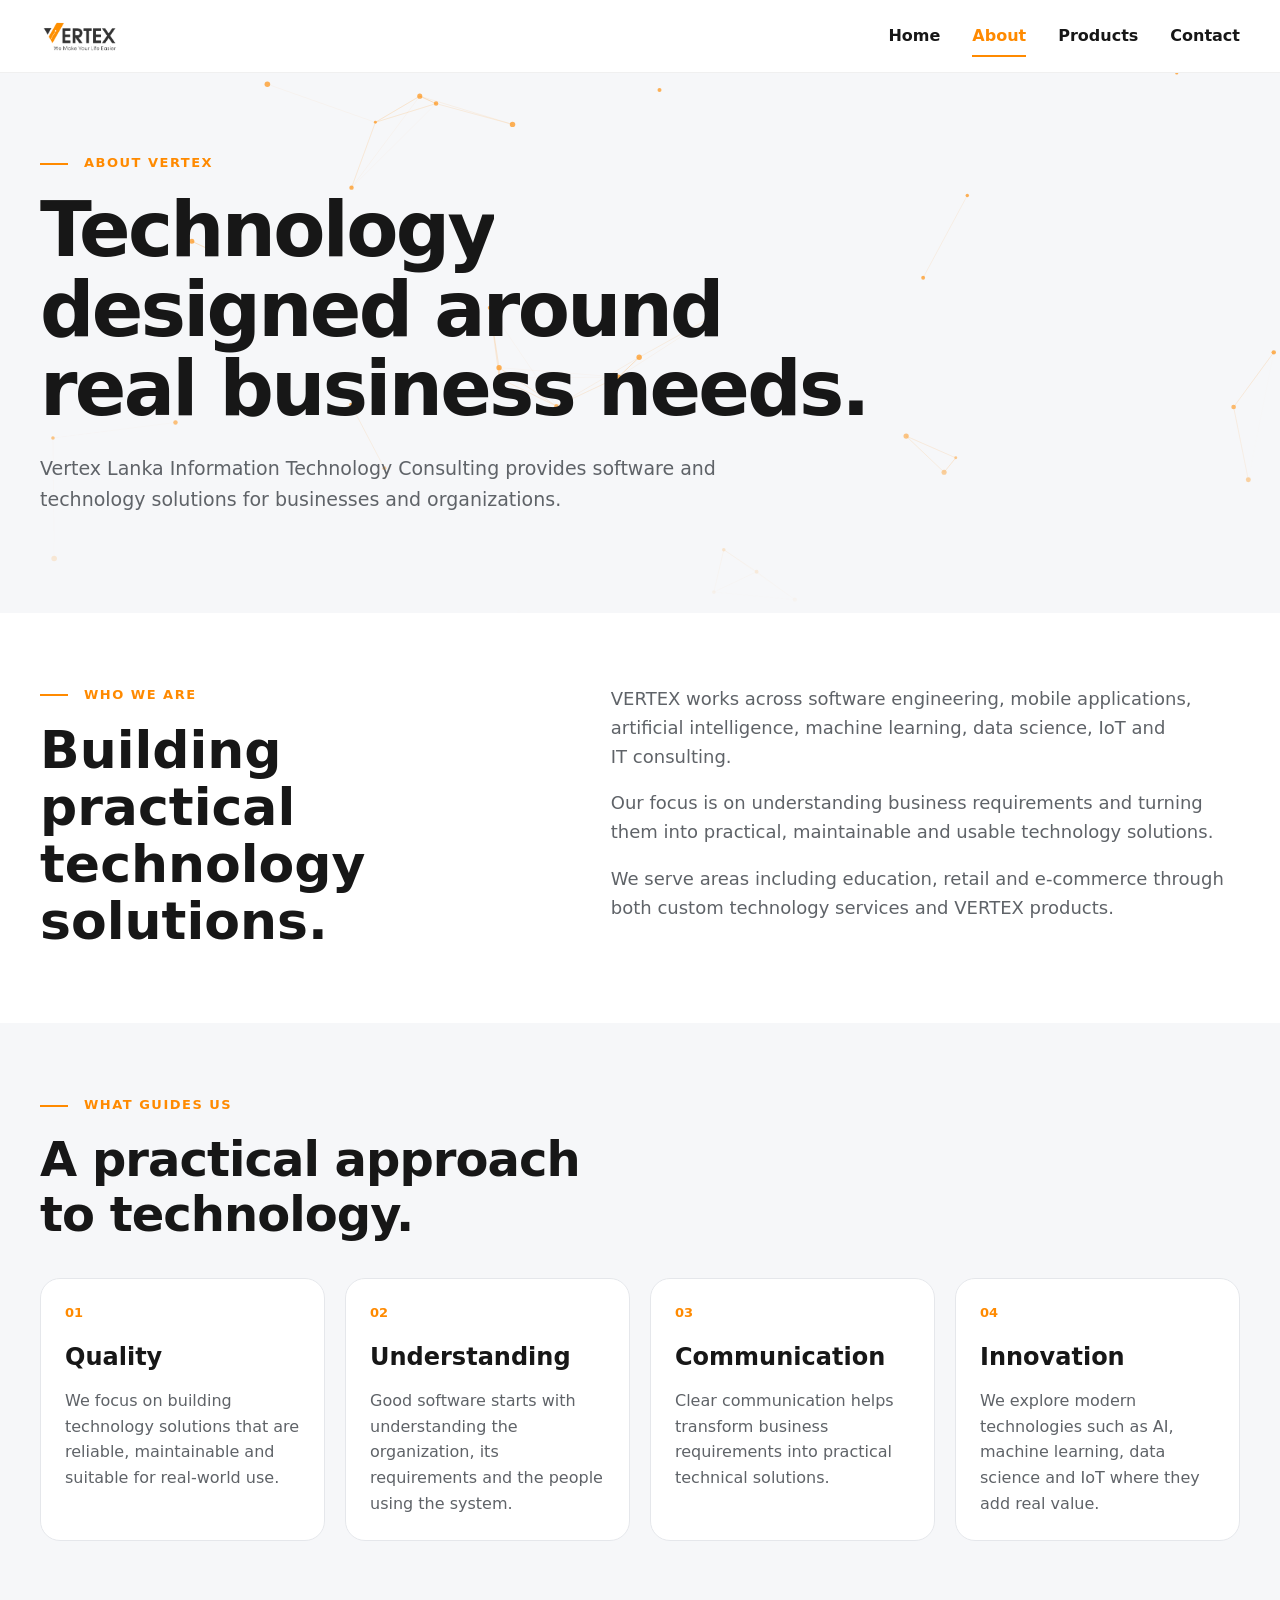
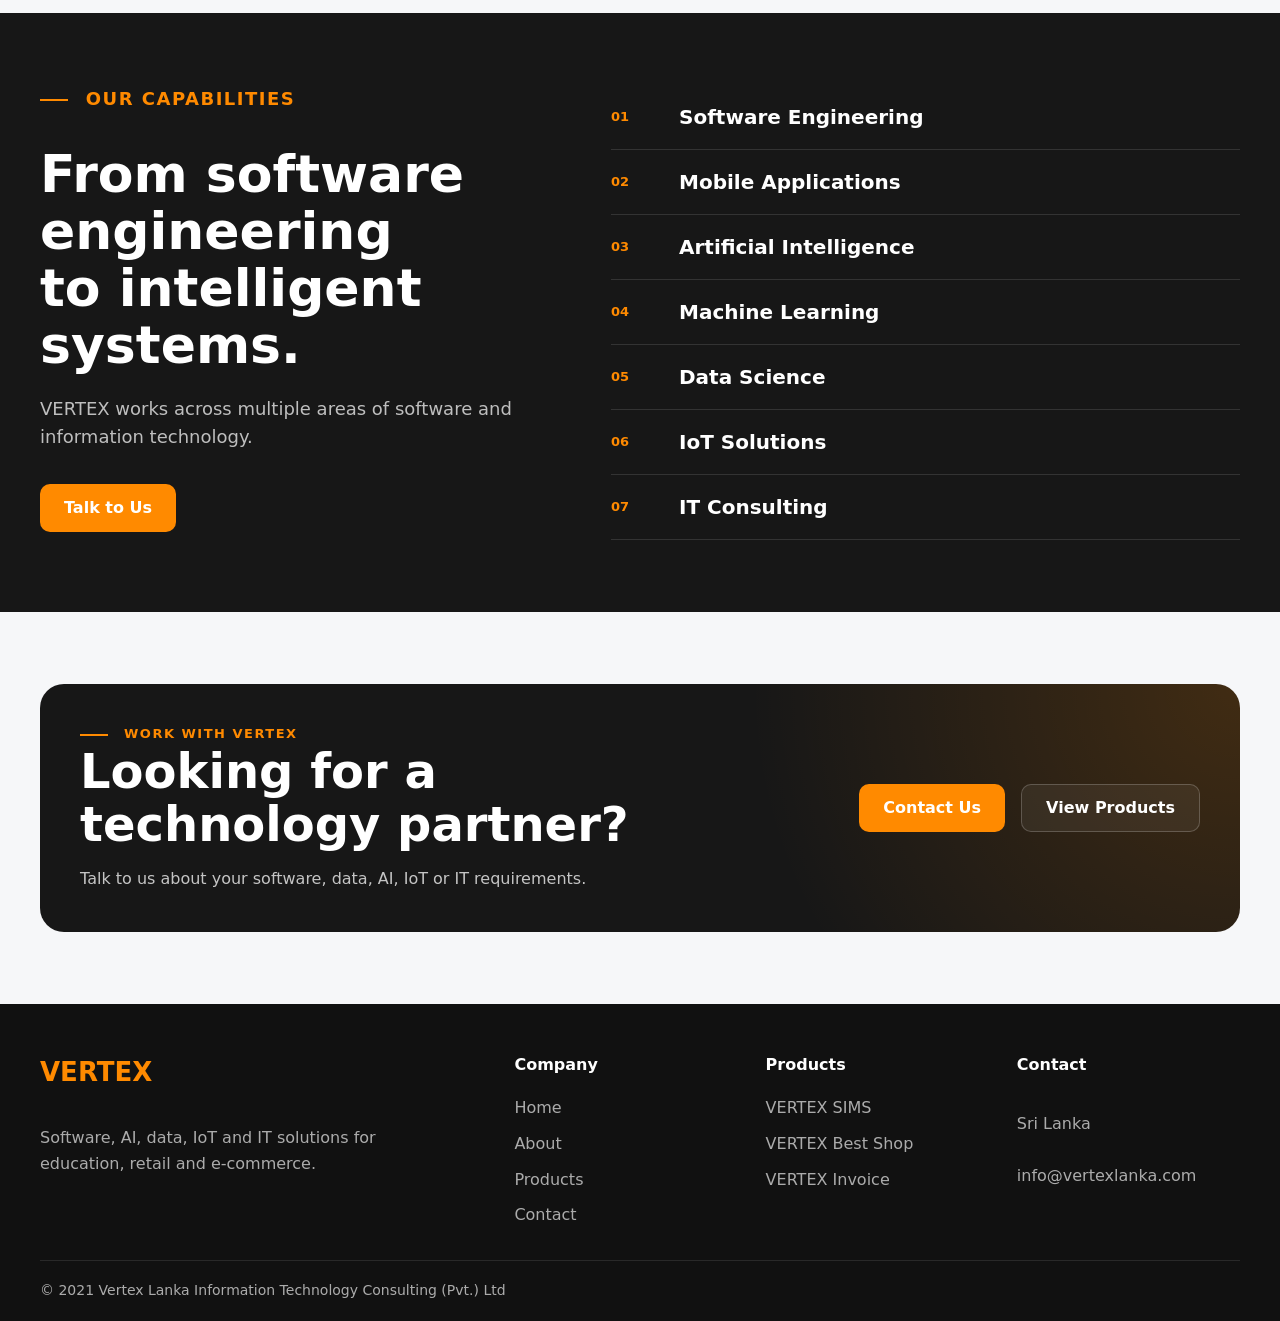
==== about.html @ 71db06a4 "Added full website" ====
<!DOCTYPE html>
<html lang="en">

<head>
  <meta charset="UTF-8">

  <meta
    name="viewport"
    content="width=device-width, initial-scale=1.0"
  >

  <title>About Vertex Lanka | IT Solutions</title>

  <meta
    name="description"
    content="Learn about Vertex Lanka Information Technology Consulting and our approach to software, AI, data, IoT and IT solutions."
  >
<link
  rel="icon"
  type="image/png"
  href="img/logo/favicon.png"
>
  <link rel="stylesheet" href="styles.css">
</head>


<body>


  <!-- ========================================
       HEADER
  ========================================= -->

  <header class="site-header">

    <div class="container navbar">

      <a
  href="index.html"
  class="logo"
  aria-label="Vertex Lanka home"
>
  <img
    src="img/logo/vertex-logo.png"
    alt="Vertex Lanka"
  >
</a>

      <button
  class="menu-button"
  id="menuButton"
  aria-label="Open navigation"
  aria-controls="navMenu"
  aria-expanded="false"
>
  <span aria-hidden="true">☰</span>
</button>

      <nav class="nav-menu" id="navMenu">

        <a href="index.html">
          Home
        </a>

        <a href="about.html">
          About
        </a>

        <a href="products.html">
          Products
        </a>

        <a href="contact.html">
          Contact
        </a>

      </nav>

    </div>

  </header>



  <main>


    <!-- ========================================
         ABOUT HERO
    ========================================= -->

    <section class="about-hero">

      <div class="container">

        <div class="about-hero-content reveal">

          <p class="eyebrow">
            ABOUT VERTEX
          </p>

          <h1>
            Technology designed around real business needs.
          </h1>

          <p>
            Vertex Lanka Information Technology Consulting
            provides software and technology solutions for
            businesses and organizations.
          </p>

        </div>

      </div>

    </section>



    <!-- ========================================
         COMPANY INTRODUCTION
    ========================================= -->

    <section class="section">

      <div class="container about-intro-grid">


        <div class="about-intro-title reveal">

          <p class="eyebrow">
            WHO WE ARE
          </p>

          <h2>
            Building practical technology solutions.
          </h2>

        </div>


        <div class="about-intro-text reveal">

          <p>
            VERTEX works across software engineering,
            mobile applications, artificial intelligence,
            machine learning, data science, IoT and
            IT consulting.
          </p>

          <p>
            Our focus is on understanding business
            requirements and turning them into practical,
            maintainable and usable technology solutions.
          </p>

          <p>
            We serve areas including education,
            retail and e-commerce through both
            custom technology services and VERTEX products.
          </p>

        </div>


      </div>

    </section>



    <!-- ========================================
         PRINCIPLES
    ========================================= -->

    <section class="section principles-section">

      <div class="container">


        <div class="section-heading reveal">

          <p class="eyebrow">
            WHAT GUIDES US
          </p>

          <h2>
            A practical approach to technology.
          </h2>

        </div>


        <div class="principles-grid">


          <article class="principle-card reveal">

            <span class="principle-number">
              01
            </span>

            <h3>
              Quality
            </h3>

            <p>
              We focus on building technology solutions
              that are reliable, maintainable and
              suitable for real-world use.
            </p>

          </article>



          <article class="principle-card reveal">

            <span class="principle-number">
              02
            </span>

            <h3>
              Understanding
            </h3>

            <p>
              Good software starts with understanding
              the organization, its requirements and
              the people using the system.
            </p>

          </article>



          <article class="principle-card reveal">

            <span class="principle-number">
              03
            </span>

            <h3>
              Communication
            </h3>

            <p>
              Clear communication helps transform
              business requirements into practical
              technical solutions.
            </p>

          </article>



          <article class="principle-card reveal">

            <span class="principle-number">
              04
            </span>

            <h3>
              Innovation
            </h3>

            <p>
              We explore modern technologies such as
              AI, machine learning, data science
              and IoT where they add real value.
            </p>

          </article>


        </div>


      </div>

    </section>



    <!-- ========================================
         CAPABILITIES
    ========================================= -->

    <section class="section capabilities-section">

      <div class="container capabilities-grid">


        <div class="capabilities-content reveal">

          <p class="eyebrow">
            OUR CAPABILITIES
          </p>

          <h2>
            From software engineering to intelligent systems.
          </h2>

          <p>
            VERTEX works across multiple areas of
            software and information technology.
          </p>

          <a
            href="contact.html"
            class="button button-primary"
          >
            Talk to Us
          </a>

        </div>


        <div class="capabilities-list">


          <div class="capability-item reveal">
            <span>01</span>
            <h3>Software Engineering</h3>
          </div>


          <div class="capability-item reveal">
            <span>02</span>
            <h3>Mobile Applications</h3>
          </div>


          <div class="capability-item reveal">
            <span>03</span>
            <h3>Artificial Intelligence</h3>
          </div>


          <div class="capability-item reveal">
            <span>04</span>
            <h3>Machine Learning</h3>
          </div>


          <div class="capability-item reveal">
            <span>05</span>
            <h3>Data Science</h3>
          </div>


          <div class="capability-item reveal">
            <span>06</span>
            <h3>IoT Solutions</h3>
          </div>


          <div class="capability-item reveal">
            <span>07</span>
            <h3>IT Consulting</h3>
          </div>


        </div>


      </div>

    </section>



    <!-- ========================================
         CTA
    ========================================= -->

    <section class="section cta-section">

      <div class="container">


        <div class="cta-box reveal">


          <div class="cta-content">

            <p class="eyebrow">
              WORK WITH VERTEX
            </p>

            <h2>
              Looking for a technology partner?
            </h2>

            <p>
              Talk to us about your software,
              data, AI, IoT or IT requirements.
            </p>

          </div>


          <div class="cta-actions">

            <a
              href="contact.html"
              class="button button-primary"
            >
              Contact Us
            </a>

            <a
              href="products.html"
              class="button button-secondary"
            >
              View Products
            </a>

          </div>


        </div>


      </div>

    </section>


  </main>



  <!-- ========================================
       FOOTER
  ========================================= -->

  <footer class="footer">

    <div class="container">


      <div class="footer-grid">


        <div class="footer-brand">

          <a
            href="index.html"
            class="footer-logo"
          >
            VERTEX
          </a>

          <p>
            Software, AI, data, IoT and IT solutions
            for education, retail and e-commerce.
          </p>

        </div>



        <div class="footer-column">

          <h3>
            Company
          </h3>

          <a href="index.html">
            Home
          </a>

          <a href="about.html">
            About
          </a>

          <a href="products.html">
            Products
          </a>

          <a href="contact.html">
            Contact
          </a>

        </div>



        <div class="footer-column">

          <h3>
            Products
          </h3>

          <a href="sims.html">
            VERTEX SIMS
          </a>

          <a href="shop.html">
            VERTEX Best Shop
          </a>

          <a href="invoice.html">
            VERTEX Invoice
          </a>

        </div>



        <div class="footer-column">

          <h3>
            Contact
          </h3>

          <p>
            Sri Lanka
          </p>

          <a href="mailto:info@vertexlanka.com">
            info@vertexlanka.com
          </a>

        </div>


      </div>



      <div class="footer-bottom">

       <p>
  © 2021 Vertex Lanka Information Technology Consulting (Pvt.) Ltd
</p>
      </div>


    </div>

  </footer>


  <script src="script.js"></script>


</body>

</html>
---- styles.css ----
:root {
  --primary: #ff8a00;
  --primary-dark: #d96f00;
  --dark: #171717;
  --text: #5f6368;
  --background: #ffffff;
  --background-light: #f6f7f9;
  --border: #e5e7eb;
  --container: 1200px;
}

/* =========================
   RESET
========================= */

*,
*::before,
*::after {
  box-sizing: border-box;
}

html {
  scroll-behavior: smooth;
}

body {
  margin: 0;
  font-family:
    Inter,
    system-ui,
    -apple-system,
    BlinkMacSystemFont,
    "Segoe UI",
    sans-serif;
  color: var(--text);
  background: var(--background);
  line-height: 1.6;
}

img {
  display: block;
  max-width: 100%;
  height: auto;
}

a {
  color: inherit;
  text-decoration: none;
}

button {
  font: inherit;
}

.container {
  width: min(100% - 32px, var(--container));
  margin-inline: auto;
}
p {
  text-wrap: pretty;
}
h1,
h2,
h3 {
  text-wrap: balance;
}
/* =========================
   HEADER / NAVIGATION
========================= */

.site-header {
  position: sticky;

  top: 0;

  z-index: 1000;

  background:
    rgba(255, 255, 255, 0.92);

  border-bottom:
    1px solid rgba(0, 0, 0, 0.06);

  backdrop-filter: blur(12px);

  -webkit-backdrop-filter: blur(12px);
}
img {
  max-width: 100%;
  height: auto;
}

.navbar {
  min-height: 72px;
  display: flex;
  align-items: center;
  justify-content: space-between;
}

.logo {
  display: inline-flex;
  align-items: center;
}

.logo img {
  display: block;
  width: auto;
  height: 38px;
}

.menu-button {
  border: 0;
  background: transparent;
  font-size: 28px;
  cursor: pointer;
}

.nav-menu {
  display: none;
  position: absolute;
  top: 72px;
  left: 0;
  right: 0;
  flex-direction: column;
  padding: 24px;
  background: white;
  border-bottom: 1px solid var(--border);
}
.product-screenshot {
  display: block;

  width: 100%;
  max-width: 650px;

  height: auto;
  max-height: 430px;

  object-fit: contain;

  margin-inline: auto;

  border: 1px solid var(--border);
  border-radius: 18px;

  box-shadow:
    0 20px 50px rgba(0, 0, 0, 0.12);
}
.product-page-hero-visual {
  display: flex;
  align-items: center;
  justify-content: center;

  min-width: 0;
}
.nav-menu.open {
  display: flex;
}

.nav-menu a {
  position: relative;

  padding: 10px 0;

  color: var(--dark);

  font-weight: 600;

  transition:
    color 200ms ease;
}
.nav-menu a:hover {
  color: var(--primary);
}

.nav-menu a.active {
  color: var(--primary);
}
/* =========================
   HERO
========================= */

.hero {
  padding: 80px 0;
}

.hero-grid {
  display: grid;
  gap: 48px;
  align-items: center;
}

.eyebrow {
  margin: 0 0 16px;
  color: var(--primary);
  font-size: 13px;
  font-weight: 700;
  letter-spacing: 1.5px;
}

.hero h1 {
  margin: 0;

  max-width: 750px;

  color: var(--dark);

  font-size: clamp(42px, 8vw, 72px);

  line-height: 1.05;

  letter-spacing: -0.035em;
}
.about-hero h1,
.products-page-hero h1,
.product-page-hero h1,
.contact-hero h1 {
  letter-spacing: -0.035em;
}

.hero-description {
  max-width: 650px;
  margin-top: 24px;
  font-size: 18px;
}

.hero-buttons {
  display: flex;
  flex-wrap: wrap;
  gap: 16px;
  margin-top: 32px;
}

.hero-visual {
  display: flex;
  align-items: center;
  justify-content: center;
}

.tech-card {
  width: min(100%, 420px);
  aspect-ratio: 1;
  padding: 40px;
  display: grid;
  grid-template-columns: repeat(2, 1fr);
  gap: 16px;
  align-items: center;
  background:
    radial-gradient(
      circle at top left,
      rgba(255, 138, 0, 0.25),
      transparent 55%
    ),
    #171717;
.industry-link {
  border-radius: 32px;
}
}

.tech-card span {
  min-height: 100px;
  padding: 16px;
  display: flex;
  align-items: center;
  justify-content: center;
  border: 1px solid rgba(255, 255, 255, 0.15);
  border-radius: 16px;
  color: white;
  font-weight: 700;
}

/* =========================
   BUTTONS
========================= */

.button {
  min-height: 48px;
  padding: 0 24px;
  display: inline-flex;
  align-items: center;
  justify-content: center;
  border-radius: 10px;
  font-weight: 700;
  transition:
    transform 250ms ease,
    background-color 250ms ease,
    border-color 250ms ease;
}

.button:hover {
  transform: translateY(-2px);
}

.button-primary {
  color: white;
  background: var(--primary);
}

.button-primary:hover {
  background: var(--primary-dark);
}

.button-secondary {
  color: var(--dark);
  border: 1px solid var(--border);
  background: white;
}

/* =========================
   SHARED SECTION STYLES
========================= */

.section {
  padding: 80px 0;
}

.section-heading {
  max-width: 700px;
  margin-bottom: 48px;
}

.section-heading h2 {
  margin: 0;
  color: var(--dark);
  font-size: clamp(32px, 6vw, 48px);
  line-height: 1.15;
}
.section-heading > p:last-child {
  max-width: 620px;

  margin-top: 18px;
}
.section-heading h2 {
  letter-spacing: -0.02em;
}
/* =========================
   SERVICES
========================= */

.services {
  background: var(--background-light);
}

.services-grid {
  display: grid;
  grid-template-columns: 1fr;
  gap: 16px;
}

.service-card {
  padding: 32px;

  background: white;

  border: 1px solid var(--border);

  border-radius: 16px;

  transition:
    transform 300ms ease,
    border-color 300ms ease,
    background-color 300ms ease;
}

.service-card:hover {
  transform: translateY(-6px);

  border-color: rgba(255, 138, 0, 0.5);

  background: #fffdf9;
}

.service-card h3 {
  margin-top: 0;
  color: var(--dark);
  font-size: 21px;
}

/* =========================
   PRODUCTS
========================= */

.products-section {
  background: var(--background);
}

.products-grid {
  display: grid;
  grid-template-columns: 1fr;
  gap: 24px;
}

.product-card {
  overflow: hidden;
  display: grid;
  gap: 32px;
  padding: 32px;
  background: var(--background-light);
  border: 1px solid var(--border);
  border-radius: 24px;
  transition:
    transform 300ms ease,
    border-color 300ms ease;
}

.product-card:hover {
  transform: translateY(-6px);

  border-color: rgba(255, 138, 0, 0.5);

  background: #fffdf9;
}

.product-content {
  display: flex;
  flex-direction: column;
  align-items: flex-start;
}

.product-label {
  margin: 0 0 12px;
  color: var(--primary);
  font-size: 12px;
  font-weight: 800;
  letter-spacing: 1.4px;
}

.product-card h3 {
  margin: 0 0 16px;
  color: var(--dark);
  font-size: 28px;
  line-height: 1.2;
}

.product-card p {
  margin-top: 0;
}

.product-link {
  display: inline-flex;

  align-items: center;

  gap: 6px;

  margin-top: 8px;

  color: var(--primary);

  font-weight: 700;

  transition:
    gap 250ms ease,
    color 250ms ease;
}

.product-link:hover {
  gap: 10px;

  color: var(--primary-dark);
}

.product-visual {
  min-height: 220px;
  display: flex;
  align-items: center;
  justify-content: center;
  border-radius: 18px;
  color: white;
  font-size: 32px;
  font-weight: 800;
  letter-spacing: 2px;
}

.product-visual-sims {
  background:
    radial-gradient(
      circle at top left,
      rgba(255, 138, 0, 0.6),
      transparent 55%
    ),
    #1b1b1b;
}

.product-visual-shop {
  background: linear-gradient(135deg, #ff8a00, #ffb347);
}

.product-visual-invoice {
  background:
    radial-gradient(
      circle at bottom right,
      rgba(255, 138, 0, 0.5),
      transparent 50%
    ),
    #242424;
}

/* SIMS mock interface */

.mock-window {
  width: 90%;
  overflow: hidden;
  background: white;
  border-radius: 12px;
  box-shadow: 0 20px 50px rgba(0, 0, 0, 0.25);
}

.mock-window-top {
  height: 36px;
  padding: 0 12px;
  display: flex;
  align-items: center;
  gap: 6px;
  background: #eeeeee;
}

.mock-window-top span {
  width: 8px;
  height: 8px;
  border-radius: 50%;
  background: #bbbbbb;
}

.mock-window-body {
  min-height: 170px;
  display: grid;
  grid-template-columns: 60px 1fr;
}

.mock-sidebar {
  background: #222222;
}

.mock-content {
  padding: 20px;
}

.mock-line {
  width: 60%;
  height: 8px;
  margin-bottom: 10px;
  border-radius: 10px;
  background: #e5e7eb;
}

.mock-line-large {
  width: 80%;
  height: 12px;
}

.mock-cards {
  display: grid;
  grid-template-columns: repeat(3, 1fr);
  gap: 8px;
  margin-top: 20px;
}

.mock-cards div {
  height: 45px;
  border-radius: 8px;
  background: #f1f2f4;
}

/* =========================
   INDUSTRIES
========================= */

.industries-section {
  background: var(--background-light);
}

.industries-grid {
  display: grid;
  grid-template-columns: 1fr;
  gap: 24px;
}

.industry-card {
  padding: 32px;
  background: white;
  border: 1px solid var(--border);
  border-radius: 20px;
  transition:
    transform 300ms ease,
    border-color 300ms ease;
}

.industry-card:hover {
  transform: translateY(-6px);

  border-color: rgba(255, 138, 0, 0.5);

  background: #fffdf9;
}

.industry-icon {
  width: 56px;
  height: 56px;

  margin-bottom: 24px;

  display: flex;
  align-items: center;
  justify-content: center;

  border-radius: 14px;

  color: var(--primary);

  background: rgba(255, 138, 0, 0.1);

  transition:
    transform 250ms ease,
    background-color 250ms ease;
}

.industry-card:hover .industry-icon {
  transform: scale(1.06);

  background: rgba(255, 138, 0, 0.16);
}

.industry-card h3 {
  margin: 0 0 12px;
  color: var(--dark);
  font-size: 24px;
}

.industry-card p {
  margin-top: 0;
}

.industry-link {
  display: inline-flex;

  align-items: center;

  gap: 6px;

  margin-top: 12px;

  color: var(--primary);

  font-weight: 700;

  transition:
    gap 250ms ease,
    color 250ms ease;
}

.industry-link:hover {
  gap: 10px;

  color: var(--primary-dark);
}

.industry-link:hover {
  transform: translateX(4px);
}

/* =========================
   WHY VERTEX
========================= */

.why-section {
  background: var(--dark);
  color: rgba(255, 255, 255, 0.75);
}

.why-grid {
  display: grid;
  gap: 56px;
}

.why-content {
  max-width: 600px;
}

.why-content h2 {
  margin: 0 0 20px;
  color: white;
  font-size: clamp(34px, 6vw, 52px);
  line-height: 1.1;
}

.why-content p {
  margin-bottom: 32px;
  font-size: 18px;
}

.why-list {
  display: grid;
  gap: 16px;
}

.why-item {
  padding: 24px 0;
  display: grid;
  grid-template-columns: 48px 1fr;
  gap: 20px;
  border-bottom: 1px solid rgba(255, 255, 255, 0.12);
}

.why-number {
  color: var(--primary);
  font-size: 14px;
  font-weight: 800;
}

.why-item h3 {
  margin: 0 0 8px;
  color: white;
  font-size: 20px;
}

.why-item p {
  margin: 0;
}

/* =========================
   PROCESS
========================= */

.process-section {
  background: var(--background);
}

.process-grid {
  display: grid;
  grid-template-columns: 1fr;
  gap: 24px;
}

.process-card {
  position: relative;
  padding: 32px;
  background: white;
  border: 1px solid var(--border);
  border-radius: 20px;
  transition:
    transform 300ms ease,
    border-color 300ms ease;
}

.process-card:hover {
  transform: translateY(-6px);

  border-color: rgba(255, 138, 0, 0.5);

  background: #fffdf9;
}

.process-number {
  margin-bottom: 24px;
  color: var(--primary);
  font-size: 14px;
  font-weight: 800;
}

.process-card h3 {
  margin: 0 0 12px;
  color: var(--dark);
  font-size: 24px;
}

.process-card p {
  margin: 0;
}

/* =========================
   CTA
========================= */

.cta-section {
  background: var(--background-light);
}

.cta-box {
  display: grid;
  gap: 32px;
  padding: 40px;
  border-radius: 24px;
  background:
    radial-gradient(
      circle at top right,
      rgba(255, 138, 0, 0.18),
      transparent 40%
    ),
    var(--dark);
  color: rgba(255, 255, 255, 0.75);
}

.cta-content {
  max-width: 700px;
}

.cta-content h2 {
  margin: 0 0 16px;
  color: white;
  font-size: clamp(32px, 6vw, 48px);
  line-height: 1.1;
}

.cta-content p {
  margin: 0;
}

.cta-actions {
  display: flex;
  flex-wrap: wrap;
  gap: 16px;
}

.cta-box .button-secondary {
  color: white;
  border-color: rgba(255, 255, 255, 0.2);
  background: rgba(255, 255, 255, 0.06);
}

/* =========================
   FOOTER
========================= */

.footer {
  padding: 72px 0 24px;
  background: #111111;
  color: rgba(255, 255, 255, 0.65);
}

.footer-grid {
  display: grid;
  grid-template-columns: 1fr;
  gap: 40px;
}

.footer-brand {
  max-width: 340px;
}

.footer-logo {
  display: inline-block;
  margin-bottom: 16px;
  color: var(--primary);
  font-size: 26px;
  font-weight: 800;
}

.footer-column {
  display: flex;
  flex-direction: column;
  gap: 10px;
}

.footer-column h3 {
  margin: 0 0 8px;
  color: white;
  font-size: 16px;
}

.footer-column a {
  transition: color 200ms ease;
}

.footer-column a:hover {
  color: white;
}

.footer-bottom {
  margin-top: 56px;
  padding-top: 24px;
  border-top: 1px solid rgba(255, 255, 255, 0.1);
}

.footer-bottom p {
  margin: 0;
  font-size: 14px;
}

/* =========================
   ANIMATIONS
========================= */

.reveal {
  opacity: 0;
  transform: translateY(24px);
  transition:
    opacity 500ms ease,
    transform 500ms ease;
}

.reveal.visible {
  opacity: 1;
  transform: translateY(0);
}

.products-grid .product-card:nth-child(2) {
  transition-delay: 100ms;
}

.products-grid .product-card:nth-child(3) {
  transition-delay: 200ms;
}

.why-item:nth-child(2),
.process-card:nth-child(2) {
  transition-delay: 80ms;
}

.why-item:nth-child(3),
.process-card:nth-child(3) {
  transition-delay: 160ms;
}

.why-item:nth-child(4),
.process-card:nth-child(4) {
  transition-delay: 240ms;
}

/* =========================
   ACCESSIBILITY
========================= */

a:focus-visible,
button:focus-visible {
  outline: 3px solid var(--primary);
  outline-offset: 4px;
  border-radius: 6px;
}

/* =========================
   ABOUT PAGE
========================= */

.about-hero {
  padding: 96px 0;

  background: var(--background-light);
}

.about-hero-content {
  max-width: 900px;
}

.about-hero h1 {
  margin: 0;

  max-width: 900px;

  color: var(--dark);

  font-size: clamp(44px, 8vw, 76px);

  line-height: 1.05;
}

.about-hero-content > p:last-child {
  max-width: 700px;

  margin-top: 24px;

  font-size: 19px;
}



.about-intro-grid {
  display: grid;

  gap: 40px;
}

.about-intro-title h2 {
  margin: 0;

  color: var(--dark);

  font-size: clamp(34px, 6vw, 52px);

  line-height: 1.1;
}

.about-intro-text {
  max-width: 680px;

  font-size: 18px;
}

.about-intro-text p:first-child {
  margin-top: 0;
}



.principles-section {
  background: var(--background-light);
}

.principles-grid {
  display: grid;

  grid-template-columns: 1fr;

  gap: 20px;
}

.principle-card {
  padding: 32px;

  background: white;

  border: 1px solid var(--border);

  border-radius: 20px;

  transition:
    transform 300ms ease,
    border-color 300ms ease;
}

.principle-card:hover {
  transform: translateY(-6px);

  border-color: rgba(255, 138, 0, 0.5);
}

.principle-number {
  display: block;

  margin-bottom: 24px;

  color: var(--primary);

  font-size: 13px;
  font-weight: 800;
}

.principle-card h3 {
  margin: 0 0 12px;

  color: var(--dark);

  font-size: 24px;
}

.principle-card p {
  margin: 0;
}



.capabilities-section {
  background: var(--dark);

  color: rgba(255, 255, 255, 0.72);
}

.capabilities-grid {
  display: grid;

  gap: 56px;
}

.capabilities-content {
  max-width: 600px;
}

.capabilities-content h2 {
  margin: 0 0 20px;

  color: white;

  font-size: clamp(34px, 6vw, 52px);

  line-height: 1.1;
}

.capabilities-content p {
  margin-bottom: 32px;

  font-size: 18px;
}

.capabilities-list {
  display: grid;
}

.capability-item {
  display: grid;

  grid-template-columns: 48px 1fr;

  gap: 20px;

  align-items: center;

  padding: 22px 0;

  border-bottom:
    1px solid rgba(255, 255, 255, 0.12);
}

.capability-item span {
  color: var(--primary);

  font-size: 13px;

  font-weight: 800;
}

.capability-item h3 {
  margin: 0;

  color: white;

  font-size: 20px;
}
/* =========================
   PRODUCTS PAGE
========================= */

.products-page-hero {
  padding: 96px 0;

  background: var(--background-light);
}

.products-page-hero-content {
  max-width: 900px;
}

.products-page-hero h1 {
  margin: 0;

  color: var(--dark);

  font-size: clamp(44px, 8vw, 76px);

  line-height: 1.05;
}

.products-page-hero-content > p:last-child {
  max-width: 700px;

  margin-top: 24px;

  font-size: 19px;
}


.product-feature-section {
  background: var(--background);
}

.alternate-section {
  background: var(--background-light);
}

.product-feature-grid {
  display: grid;

  gap: 48px;

  align-items: center;
}

.product-feature-content {
  max-width: 600px;
}

.product-feature-content h2 {
  margin: 0 0 20px;

  color: var(--dark);

  font-size: clamp(36px, 6vw, 56px);

  line-height: 1.1;
}

.product-feature-content p {
  margin-bottom: 28px;

  font-size: 18px;
}

.product-feature-visual .product-visual {
  min-height: 320px;
}

/* =========================
   PRODUCT DETAIL PAGE
========================= */

.product-page-hero {
  padding: 96px 0;

  background: var(--background-light);
}

.product-page-hero-grid {
  display: grid;

  gap: 48px;

  align-items: center;
}

.product-page-hero-content {
  max-width: 700px;
}

.product-page-hero h1 {
  margin: 0;

  color: var(--dark);

  font-size: clamp(48px, 9vw, 80px);

  line-height: 1;
}

.product-page-subtitle {
  margin: 16px 0 20px;

  color: var(--dark);

  font-size: 22px;

  font-weight: 700;
}

.product-page-hero-content > p:not(.product-label):not(.product-page-subtitle) {
  max-width: 650px;

  font-size: 18px;
}

.product-page-hero-visual .product-visual {
  min-height: 340px;
}



.product-overview-grid {
  display: grid;

  gap: 40px;
}

.product-section-title {
  margin: 0;

  color: var(--dark);

  font-size: clamp(34px, 6vw, 52px);

  line-height: 1.1;
}

.product-overview-text {
  max-width: 650px;

  font-size: 18px;
}



.product-features-section {
  background: var(--background-light);
}

.product-features-grid {
  display: grid;

  grid-template-columns: 1fr;

  gap: 20px;
}

.feature-card {
  padding: 32px;

  background: white;

  border: 1px solid var(--border);

  border-radius: 20px;

  transition:
    transform 300ms ease,
    border-color 300ms ease;
}

.feature-card:hover {
  transform: translateY(-6px);

  border-color: rgba(255, 138, 0, 0.5);
}

.feature-number {
  display: block;

  margin-bottom: 24px;

  color: var(--primary);

  font-size: 13px;

  font-weight: 800;
}

.feature-card h3 {
  margin: 0 0 12px;

  color: var(--dark);

  font-size: 22px;
}

.feature-card p {
  margin: 0;
}



.product-benefits-section {
  background: var(--dark);

  color: rgba(255, 255, 255, 0.72);
}

.product-benefits-grid {
  display: grid;

  gap: 56px;
}

.product-benefits-content {
  max-width: 600px;
}

.product-benefits-content h2 {
  margin: 0 0 20px;

  color: white;

  font-size: clamp(34px, 6vw, 52px);

  line-height: 1.1;
}

.product-benefits-content p {
  font-size: 18px;
}

.benefits-list {
  display: grid;
}

.benefit-item {
  display: grid;

  grid-template-columns: 48px 1fr;

  gap: 20px;

  padding: 24px 0;

  border-bottom:
    1px solid rgba(255, 255, 255, 0.12);
}

.benefit-item > span {
  color: var(--primary);

  font-size: 13px;

  font-weight: 800;
}

.benefit-item h3 {
  margin: 0 0 8px;

  color: white;

  font-size: 20px;
}

.benefit-item p {
  margin: 0;
}



.product-preview-section {
  background: var(--background);
}

.large-product-preview {
  padding: 32px;

  background:
    radial-gradient(
      circle at top left,
      rgba(255, 138, 0, 0.4),
      transparent 50%
    ),
    #171717;

  border-radius: 24px;
}

.large-product-preview .mock-window {
  width: 100%;
}

.large-product-preview .mock-window-body {
  min-height: 320px;
}

/* =========================
   BEST SHOP PAGE
========================= */

.large-shop-preview {
  padding: 32px;

  background:
    linear-gradient(
      135deg,
      rgba(255, 138, 0, 0.95),
      rgba(255, 179, 71, 0.9)
    );

  border-radius: 24px;
}

.shop-preview-grid {
  display: grid;

  grid-template-columns: repeat(2, 1fr);

  gap: 16px;
}

.shop-preview-card {
  min-height: 160px;

  background: rgba(255, 255, 255, 0.92);

  border-radius: 16px;

  box-shadow:
    0 10px 30px rgba(0, 0, 0, 0.08);
}

/* =========================
   INVOICE PAGE
========================= */

.invoice-preview {
  padding: 32px;

  background:
    radial-gradient(
      circle at top right,
      rgba(255, 138, 0, 0.32),
      transparent 45%
    ),
    #171717;

  border-radius: 24px;
}

.invoice-preview-window {
  overflow: hidden;

  display: grid;

  grid-template-columns: 70px 1fr;

  min-height: 360px;

  background: white;

  border-radius: 16px;
}

.invoice-preview-sidebar {
  display: flex;

  flex-direction: column;

  gap: 16px;

  padding: 24px 16px;

  background: #222222;
}

.invoice-preview-sidebar div {
  height: 10px;

  border-radius: 20px;

  background:
    rgba(255, 255, 255, 0.18);
}

.invoice-preview-main {
  padding: 28px;
}

.invoice-preview-heading {
  width: 45%;

  height: 16px;

  margin-bottom: 28px;

  border-radius: 20px;

  background: #dedede;
}

.invoice-preview-stats {
  display: grid;

  grid-template-columns: 1fr;

  gap: 12px;

  margin-bottom: 28px;
}

.invoice-preview-stats div {
  min-height: 80px;

  border-radius: 12px;

  background: #f2f3f5;
}

.invoice-preview-table {
  display: grid;

  gap: 12px;
}

.invoice-preview-table span {
  height: 12px;

  border-radius: 10px;

  background: #e7e8ea;
}

/* =========================
   CONTACT PAGE
========================= */

.contact-hero {
  padding: 96px 0;

  background: var(--background-light);
}

.contact-hero-content {
  max-width: 900px;
}

.contact-hero h1 {
  margin: 0;

  color: var(--dark);

  font-size: clamp(44px, 8vw, 76px);

  line-height: 1.05;
}

.contact-hero-content > p:last-child {
  max-width: 700px;

  margin-top: 24px;

  font-size: 19px;
}



.contact-section {
  background: var(--background);
}

.contact-grid {
  display: grid;

  gap: 56px;
}



.contact-form-wrapper h2,
.contact-info h2 {
  margin: 0 0 20px;

  color: var(--dark);

  font-size: clamp(32px, 5vw, 46px);

  line-height: 1.1;
}



.contact-form {
  display: grid;

  grid-template-columns: 1fr;

  gap: 20px;

  margin-top: 32px;
}

.form-group {
  display: flex;

  flex-direction: column;

  gap: 8px;
}

.form-group label {
  color: var(--dark);

  font-size: 14px;

  font-weight: 700;
}

.form-group input,
.form-group textarea {
  width: 100%;

  padding: 14px 16px;

  border: 1px solid var(--border);

  border-radius: 10px;

  background: white;

  color: var(--dark);

  font: inherit;

  transition:
    border-color 200ms ease,
    outline-color 200ms ease;
}

.form-group textarea {
  resize: vertical;
}

.form-group input:focus,
.form-group textarea:focus {
  outline: 3px solid rgba(255, 138, 0, 0.14);

  border-color: var(--primary);
}



.contact-info {
  padding: 32px;

  background: var(--background-light);

  border: 1px solid var(--border);

  border-radius: 24px;
}

.contact-info-intro {
  margin-bottom: 32px;
}

.contact-info-list {
  display: grid;

  gap: 0;
}

.contact-info-item {
  padding: 20px 0;

  border-bottom: 1px solid var(--border);
}

.contact-info-item:last-child {
  border-bottom: 0;
}

.contact-info-label {
  display: block;

  margin-bottom: 8px;

  color: var(--primary);

  font-size: 12px;

  font-weight: 800;

  letter-spacing: 1px;

  text-transform: uppercase;
}

.contact-info-item p {
  margin: 0;

  color: var(--dark);
}

.contact-info-item a {
  color: var(--dark);

  font-weight: 700;
}

.contact-info-item a:hover {
  color: var(--primary);
}

/* =========================
   TABLET
========================= */

@media (min-width: 768px) {
  .invoice-preview-stats {
  grid-template-columns: repeat(3, 1fr);
}

.contact-form {
  grid-template-columns: repeat(2, 1fr);
}

.form-group-full {
  grid-column: 1 / -1;
}
  .product-features-grid {
  grid-template-columns: repeat(2, 1fr);
}
  .principles-grid {
  grid-template-columns: repeat(2, 1fr);
}
  .services-grid {
    grid-template-columns: repeat(2, 1fr);
  }

  .products-grid {
    grid-template-columns: repeat(2, 1fr);
  }

  .product-card-large {
    grid-column: 1 / -1;
    grid-template-columns: 1fr 1fr;
    align-items: center;
  }

  .industries-grid {
    grid-template-columns: repeat(3, 1fr);
  }

  .process-grid {
    grid-template-columns: repeat(2, 1fr);
  }

  .footer-grid {
    grid-template-columns: 2fr 1fr 1fr 1fr;
  }

  .product-card:not(.product-card-large) .product-visual {
    min-height: 200px;
  }
}

/* =========================
   DESKTOP
========================= */

@media (min-width: 1024px) {

  .product-page-hero-grid {
  grid-template-columns:
    minmax(0, 1fr)
    minmax(0, 1fr);

  gap: 64px;

  align-items: center;
}
.nav-menu a::after {
  content: "";

  position: absolute;

  left: 0;
  bottom: -8px;

  width: 100%;
  height: 2px;

  background: var(--primary);

  transform: scaleX(0);

  transform-origin: right;

  transition:
    transform 250ms ease;
}

.nav-menu a:hover::after,
.nav-menu a.active::after {
  transform: scaleX(1);

  transform-origin: left;
}

  .about-hero {
  padding: 140px 0;
}

.shop-preview-grid {
  grid-template-columns: repeat(4, 1fr);
}

.shop-preview-card {
  min-height: 220px;
}

.contact-hero {
  padding: 140px 0;
}

.contact-grid {
  grid-template-columns: 1.2fr 0.8fr;

  gap: 80px;

  align-items: start;
}

.contact-info {
  position: sticky;

  top: 110px;
}

.product-page-hero {
  padding: 120px 0;
}

.product-page-hero-grid {
  grid-template-columns: 1fr 1fr;

  gap: 80px;
}

.product-overview-grid {
  grid-template-columns: 0.9fr 1.1fr;

  gap: 80px;
}

.product-features-grid {
  grid-template-columns: repeat(3, 1fr);
}

.product-benefits-grid {
  grid-template-columns: 0.9fr 1.1fr;

  gap: 80px;

  align-items: start;
}

.products-page-hero {
  padding: 140px 0;
}

.product-feature-grid {
  grid-template-columns: 1fr 1fr;

  gap: 80px;
}

.about-intro-grid {
  grid-template-columns: 0.9fr 1.1fr;

  gap: 80px;

  align-items: start;
}

.principles-grid {
  grid-template-columns: repeat(4, 1fr);
}

.capabilities-grid {
  grid-template-columns: 0.9fr 1.1fr;

  gap: 80px;

  align-items: start;
}
  .section {
    padding: 96px 0;
  }

  .hero {
    padding: 120px 0;
  }

  .hero-grid {
    grid-template-columns: 1.15fr 0.85fr;
  }

  .services-grid {
    grid-template-columns: repeat(3, 1fr);
  }

  .products-grid {
    grid-template-columns: repeat(2, 1fr);
  }

  .product-card-large {
    grid-column: 1 / -1;
    grid-template-columns: 1fr 1fr;
  }

  .why-grid {
    grid-template-columns: 0.9fr 1.1fr;
    align-items: start;
  }

  .process-grid {
    grid-template-columns: repeat(4, 1fr);
  }

  .cta-box {
    grid-template-columns: 1fr auto;
    align-items: center;
    padding: 56px;
  }

  .menu-button {
    display: none;
  }

  .nav-menu {
    display: flex;
    position: static;
    flex-direction: row;
    gap: 32px;
    padding: 0;
    background: transparent;
    border: 0;
  }

  .nav-menu a {
    padding: 0;
  }
}

/* =========================
   REDUCED MOTION
========================= */

@media (prefers-reduced-motion: reduce) {
  *,
  *::before,
  *::after {
    scroll-behavior: auto !important;
    animation-duration: 0.01ms !important;
    animation-iteration-count: 1 !important;
    transition-duration: 0.01ms !important;
  }

  .reveal {
    opacity: 1;
    transform: none;
  }
}
@media (max-width: 1023px) {

  .nav-menu {
    box-shadow:
      0 16px 32px rgba(0, 0, 0, 0.08);
  }

  .nav-menu a {
    padding: 14px 0;
  }

}

@media (hover: none) {

  .service-card:hover,
  .product-card:hover,
  .industry-card:hover,
  .process-card:hover,
  .feature-card:hover,
  .principle-card:hover {
    transform: none;
  }

}
.product-screenshot {
  display: block;
  width: 100%;
  max-width: 650px;
  height: auto;
  max-height: 430px;
  object-fit: contain;
  margin-inline: auto;
  border: 1px solid var(--border);
  border-radius: 18px;
  box-shadow: 0 20px 50px rgba(0, 0, 0, 0.12);
}

.product-page-hero-visual {
  display: flex;
  align-items: center;
  justify-content: center;
  min-width: 0;
}

.real-product-preview {
  overflow: hidden;
  border: 1px solid var(--border);
  border-radius: 24px;
  background: var(--background-light);
}

.real-product-preview img {
  width: 100%;
  height: auto;
}

@media (prefers-reduced-motion: reduce) {

  *,
  *::before,
  *::after {
    scroll-behavior: auto !important;
    animation-duration: 0.01ms !important;
    animation-iteration-count: 1 !important;
    transition-duration: 0.01ms !important;
  }

  .reveal {
    opacity: 1;
    transform: none;
  }

}

::selection {
  background: rgba(255, 138, 0, 0.25);
}
 
/* Slide-in animations start off-screen; this stops sideways scrollbars */
body {
  overflow-x: clip;
}
 
/* Without JavaScript, never leave content hidden */
html:not(.js) .reveal {
  opacity: 1;
  transform: none;
}
 
/* =========================
   SCROLL PROGRESS BAR
========================= */
 
.progress {
  position: fixed;
  top: 0;
  left: 0;
  z-index: 1100;
  width: 100%;
  height: 3px;
  background: linear-gradient(90deg, #ff8a00, #ffc46b);
  box-shadow: 0 0 12px rgba(255, 138, 0, 0.6);
  transform: scaleX(0);
  transform-origin: left;
  pointer-events: none;
}
 
/* Header gains depth once you scroll */
.site-header {
  transition: box-shadow 300ms ease;
}
 
.site-header.scrolled {
  box-shadow: 0 10px 30px rgba(0, 0, 0, 0.07);
}
 
/* =========================
   SCROLL ANIMATIONS
   Assigned by script.js. Each section gets a different style.
========================= */
 
@media (prefers-reduced-motion: no-preference) {
 
  .js [data-anim] {
    opacity: 0;
    transition:
      opacity 800ms cubic-bezier(0.2, 0.7, 0.2, 1),
      transform 800ms cubic-bezier(0.2, 0.7, 0.2, 1),
      filter 800ms ease,
      clip-path 900ms cubic-bezier(0.2, 0.7, 0.2, 1);
    transition-delay: var(--d, 0ms) !important;
    will-change: opacity, transform;
  }
 
  .js [data-anim="fade-up"] {
    transform: translateY(36px);
  }
 
  .js [data-anim="from-left"] {
    transform: translateX(-56px);
  }
 
  .js [data-anim="from-right"] {
    transform: translateX(56px);
  }
 
  .js [data-anim="zoom-in"] {
    transform: scale(0.9) translateY(20px);
  }
 
  .js [data-anim="flip-up"] {
    transform: perspective(900px) rotateX(16deg) translateY(30px);
    transform-origin: top center;
  }
 
  .js [data-anim="blur-in"] {
    transform: translateY(24px) scale(0.97);
    filter: blur(12px);
  }
 
  .js [data-anim="clip-reveal"] {
    transform: scale(0.96);
    clip-path: inset(14% 10% 14% 10% round 24px);
  }
 
  .js [data-anim].visible {
    opacity: 1;
    transform: none;
    filter: none;
  }
 
  .js [data-anim="clip-reveal"].visible {
    clip-path: inset(0 round 24px);
  }
 
  /* Hero headline: words slide up one by one */
  .split .w {
    display: inline-block;
    overflow: hidden;
    vertical-align: top;
    padding-bottom: 0.1em;
    margin-bottom: -0.1em;
  }
 
  .split .w > span {
    display: inline-block;
    transform: translateY(115%);
    transition:
      transform 900ms cubic-bezier(0.2, 0.7, 0.2, 1)
      calc(var(--i) * 70ms + 150ms);
  }
 
  .split.visible .w > span {
    transform: none;
  }
 
  /* Soft floating light behind the hero */
  .hero {
    position: relative;
    overflow: hidden;
  }
 
  .hero > .container {
    position: relative;
  }
 
  .hero::before,
  .hero::after {
    content: "";
    position: absolute;
    border-radius: 50%;
    pointer-events: none;
    will-change: transform;
  }
 
  .hero::before {
    top: -180px;
    right: -140px;
    width: 560px;
    height: 560px;
    background: radial-gradient(circle, rgba(255, 138, 0, 0.2), transparent 65%);
    animation: drift 14s ease-in-out infinite alternate;
  }
 
  .hero::after {
    bottom: -220px;
    left: -160px;
    width: 440px;
    height: 440px;
    background: radial-gradient(circle, rgba(255, 179, 71, 0.16), transparent 65%);
    animation: drift 18s ease-in-out infinite alternate-reverse;
  }
 
  /* Hero tech card: tiles gently float */
  .tech-card span {
    animation: float 5s ease-in-out infinite;
  }
 
  .tech-card span:nth-child(2) { animation-delay: -1.2s; }
  .tech-card span:nth-child(3) { animation-delay: -2.4s; }
  .tech-card span:nth-child(4) { animation-delay: -3.6s; }
 
  /* Product mock windows: float and shimmer */
  .product-visual .mock-window {
    animation: float 6s ease-in-out infinite;
  }
 
  .mock-cards div {
    background: linear-gradient(100deg, #f1f2f4 30%, #ffe9cc 50%, #f1f2f4 70%);
    background-size: 220% 100%;
    animation: shimmer 2.6s linear infinite;
  }
 
  .mock-cards div:nth-child(2) { animation-delay: -0.5s; }
  .mock-cards div:nth-child(3) { animation-delay: -1s; }
 
  /* Shine sweep across primary buttons */
  .button-primary {
    position: relative;
    overflow: hidden;
  }
 
  .button-primary::after {
    content: "";
    position: absolute;
    inset: 0;
    background: linear-gradient(
      110deg,
      transparent 30%,
      rgba(255, 255, 255, 0.4) 50%,
      transparent 70%
    );
    transform: translateX(-120%);
  }
 
  .button-primary:hover::after {
    transform: translateX(120%);
    transition: transform 700ms ease;
  }
}
 
@keyframes drift {
  to {
    transform: translate3d(-60px, 50px, 0) scale(1.15);
  }
}
 
@keyframes float {
  50% {
    transform: translateY(-8px);
  }
}
 
@keyframes shimmer {
  to {
    background-position: -220% 0;
  }
}
 
/* =========================
   BUTTONS: smooth magnetic movement
========================= */
 
.button {
  transition:
    transform 250ms ease,
    translate 200ms ease-out,
    background-color 250ms ease,
    border-color 250ms ease;
}
 
/* =========================
   CARD TILT + ORANGE SPOTLIGHT (mouse devices)
========================= */
 
.tilt-ready {
  position: relative;
}
 
.tilt-ready::before {
  content: "";
  position: absolute;
  inset: 0;
  z-index: 0;
  border-radius: inherit;
  background: radial-gradient(
    340px circle at var(--mx, 50%) var(--my, 50%),
    rgba(255, 138, 0, 0.14),
    transparent 60%
  );
  opacity: 0;
  pointer-events: none;
  transition: opacity 300ms ease;
}
 
.tilt-ready:hover::before {
  opacity: 1;
}
 
.tilt-ready:hover {
  transform:
    perspective(900px)
    translateY(-6px)
    rotateX(var(--rx, 0deg))
    rotateY(var(--ry, 0deg));
  transition:
    transform 140ms ease-out,
    border-color 300ms ease,
    background-color 300ms ease;
}
 
@media (hover: none) {
  .tilt-ready:hover {
    transform: none;
  }
}
 
/* =========================
   ACCENT LINE BEFORE EYEBROW LABELS
========================= */
 
.eyebrow::before {
  content: "";
  display: inline-block;
  width: 28px;
  height: 2px;
  margin-right: 10px;
  vertical-align: middle;
  background: var(--primary);
}
 
.section { padding: 56px 0; }
.hero { padding: 48px 0; }
 
.about-hero,
.products-page-hero,
.contact-hero,
.product-page-hero { padding: 56px 0; }
 
.section-heading { margin-bottom: 32px; }
.hero-grid { gap: 32px; }
.hero-description { margin-top: 18px; }
.hero-buttons { margin-top: 24px; }
 
.service-card,
.industry-card,
.process-card,
.principle-card,
.feature-card { padding: 24px; }
 
.product-card { padding: 24px; gap: 24px; }
.cta-box { padding: 32px; gap: 24px; }
 
.why-grid,
.capabilities-grid,
.product-benefits-grid { gap: 36px; }
 
.why-item,
.benefit-item { padding: 18px 0; }
.capability-item { padding: 16px 0; }
.process-number,
.feature-number,
.principle-number { margin-bottom: 14px; }
.industry-icon { margin-bottom: 16px; }
 
.product-feature-grid,
.product-page-hero-grid { gap: 32px; }
.product-overview-grid,
.about-intro-grid { gap: 24px; }
.contact-grid { gap: 40px; }
 
.product-visual { min-height: 180px; }
.product-feature-visual .product-visual { min-height: 260px; }
.product-page-hero-visual .product-visual { min-height: 280px; }
.product-screenshot { max-height: 340px; }
.large-product-preview .mock-window-body { min-height: 260px; }
.invoice-preview-window { min-height: 300px; }
.tech-card { width: min(100%, 340px); padding: 28px; }
.tech-card span { min-height: 80px; }
 
.footer { padding: 48px 0 20px; }
.footer-grid { gap: 28px; }
.footer-bottom { margin-top: 32px; padding-top: 18px; }
 
/* ---------- Desktop ---------- */
 
@media (min-width: 1024px) {
  .section { padding: 72px 0; }
  .hero { padding: 72px 0; }
 
  .about-hero,
  .products-page-hero,
  .contact-hero,
  .product-page-hero { padding: 80px 0; }
 
  .section-heading { margin-bottom: 36px; }
 
  .why-grid,
  .capabilities-grid,
  .product-benefits-grid,
  .product-feature-grid,
  .product-page-hero-grid,
  .product-overview-grid,
  .about-intro-grid,
  .contact-grid { gap: 56px; }
 
  .cta-box { padding: 40px; }
  .product-screenshot { max-height: 380px; }
}
 
/* ---------- Back to top button ---------- */
 
.to-top {
  position: fixed;
  right: 20px;
  bottom: 20px;
  z-index: 1000;
  width: 46px;
  height: 46px;
  display: grid;
  place-items: center;
  border: 0;
  border-radius: 50%;
  color: white;
  font-size: 20px;
  font-weight: 700;
  background: var(--primary);
  box-shadow: 0 10px 24px rgba(255, 138, 0, 0.4);
  cursor: pointer;
  opacity: 0;
  transform: translateY(16px);
  pointer-events: none;
  transition:
    opacity 250ms ease,
    transform 250ms ease,
    background-color 250ms ease;
}
 
.to-top.show {
  opacity: 1;
  transform: none;
  pointer-events: auto;
}
 
.to-top:hover {
  background: var(--primary-dark);
}
 
.product-card-image {
  overflow: hidden;

  min-height: 220px;

  display: flex;
  align-items: center;
  justify-content: center;

  border-radius: 18px;

  background: #ffffff;

  border: 1px solid var(--border);
}

.product-card-image img {
  display: block;

  width: 100%;
  height: 100%;

  max-height: 320px;

  object-fit: cover;
}
.product-card-large .product-card-image img {
  object-fit: contain;
}

 
.hero,
.about-hero,
.products-page-hero,
.contact-hero,
.product-page-hero {
  position: relative;
  overflow: hidden;
}
 
/* Keep hero text and images above the animation */
.about-hero > .container,
.products-page-hero > .container,
.contact-hero > .container,
.product-page-hero > .container {
  position: relative;
  z-index: 1;
}
 
.hero > .container {
  z-index: 1;
}
 
.net-canvas {
  position: absolute;
  inset: 0;
  width: 100%;
  height: 100%;
  pointer-events: none;
  opacity: 0;
  transition: opacity 1200ms ease;
  /* Fades out toward the bottom so it blends into the next section */
  -webkit-mask-image: linear-gradient(to bottom, #000 55%, transparent 100%);
  mask-image: linear-gradient(to bottom, #000 55%, transparent 100%);
}
 
.net-canvas.on {
  opacity: 1;
}
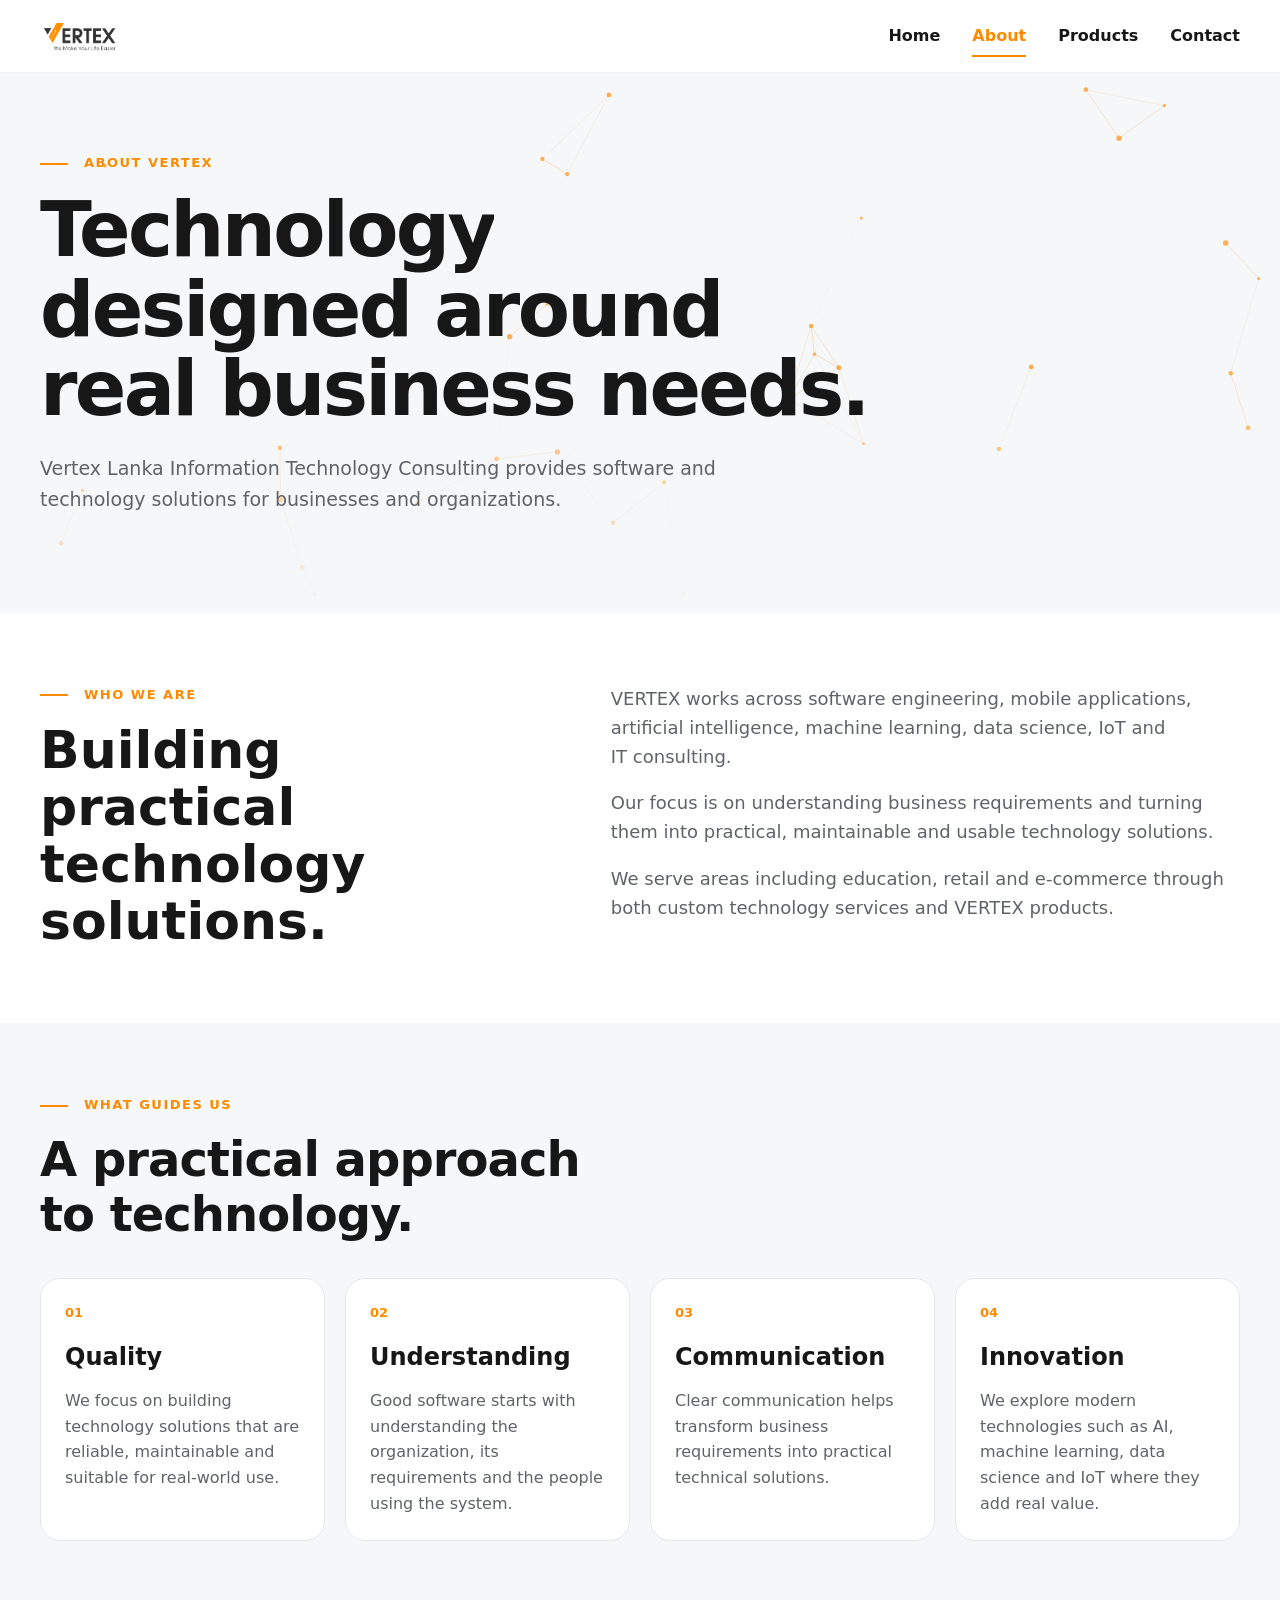
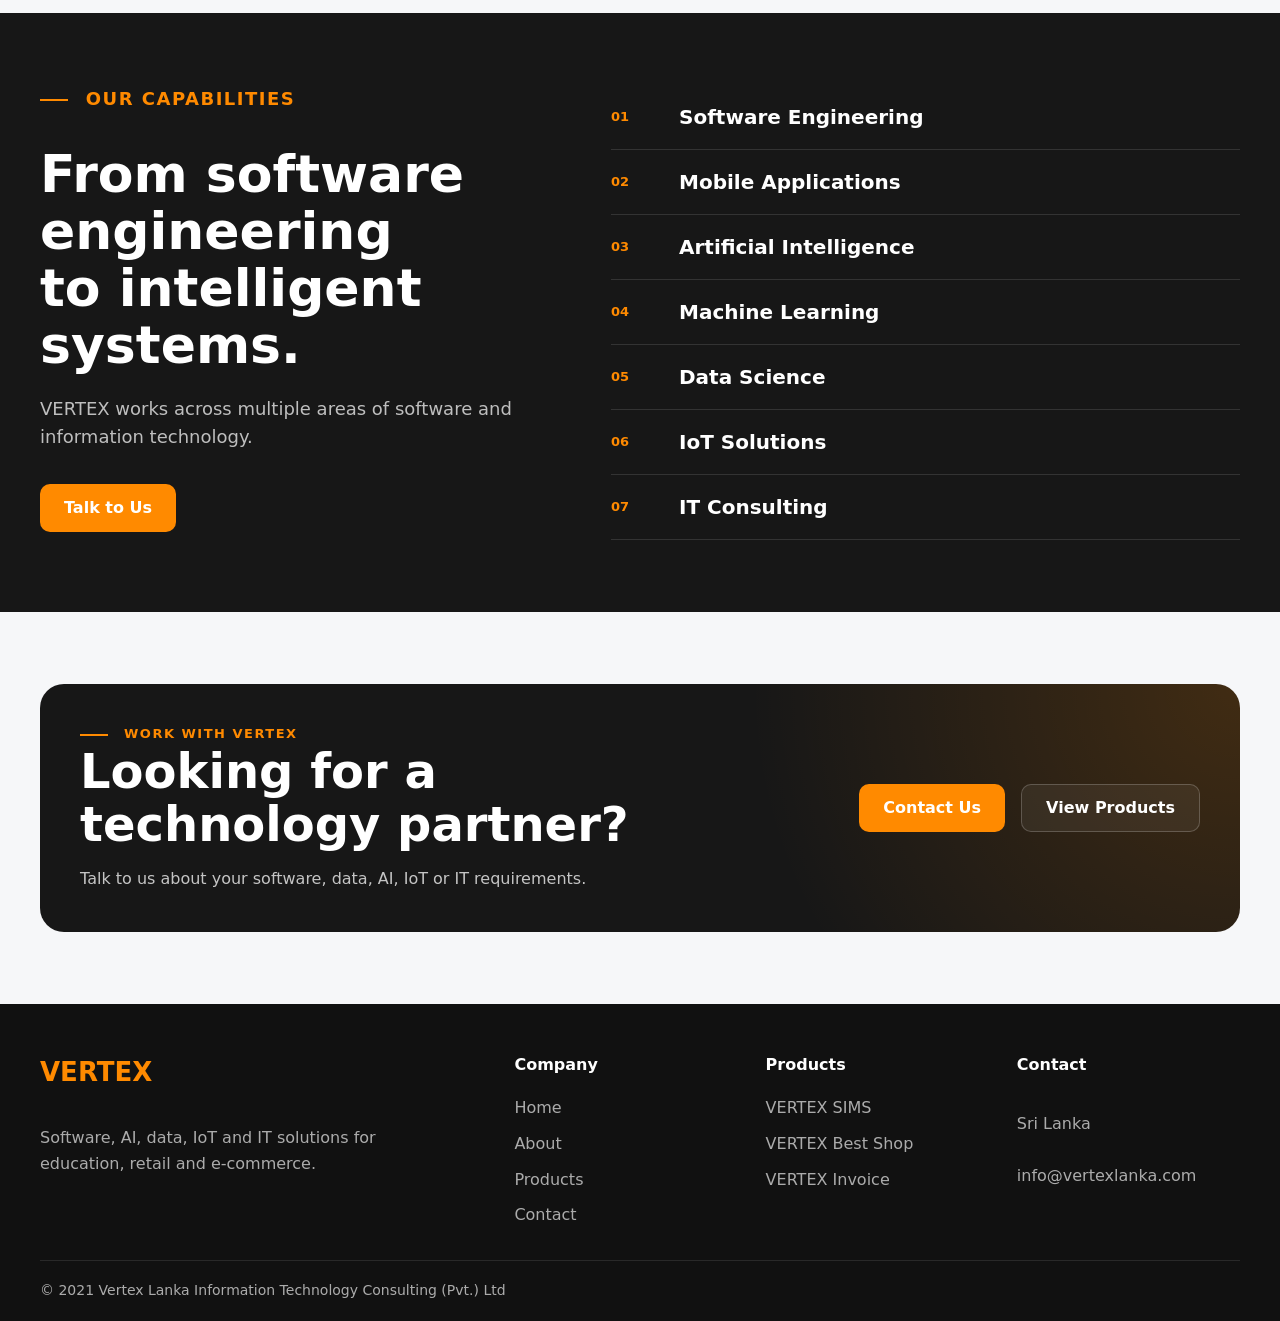
==== commit 4919f318: "Favicon" ====
--- a/about.html
+++ b/about.html
@@ -18,7 +18,8 @@
 <link
   rel="icon"
   type="image/png"
-  href="img/logo/favicon.png"
+  sizes="32x32"
+  href="./img/logo/favicon-32.png?v=3"
 >
   <link rel="stylesheet" href="styles.css">
 </head>
